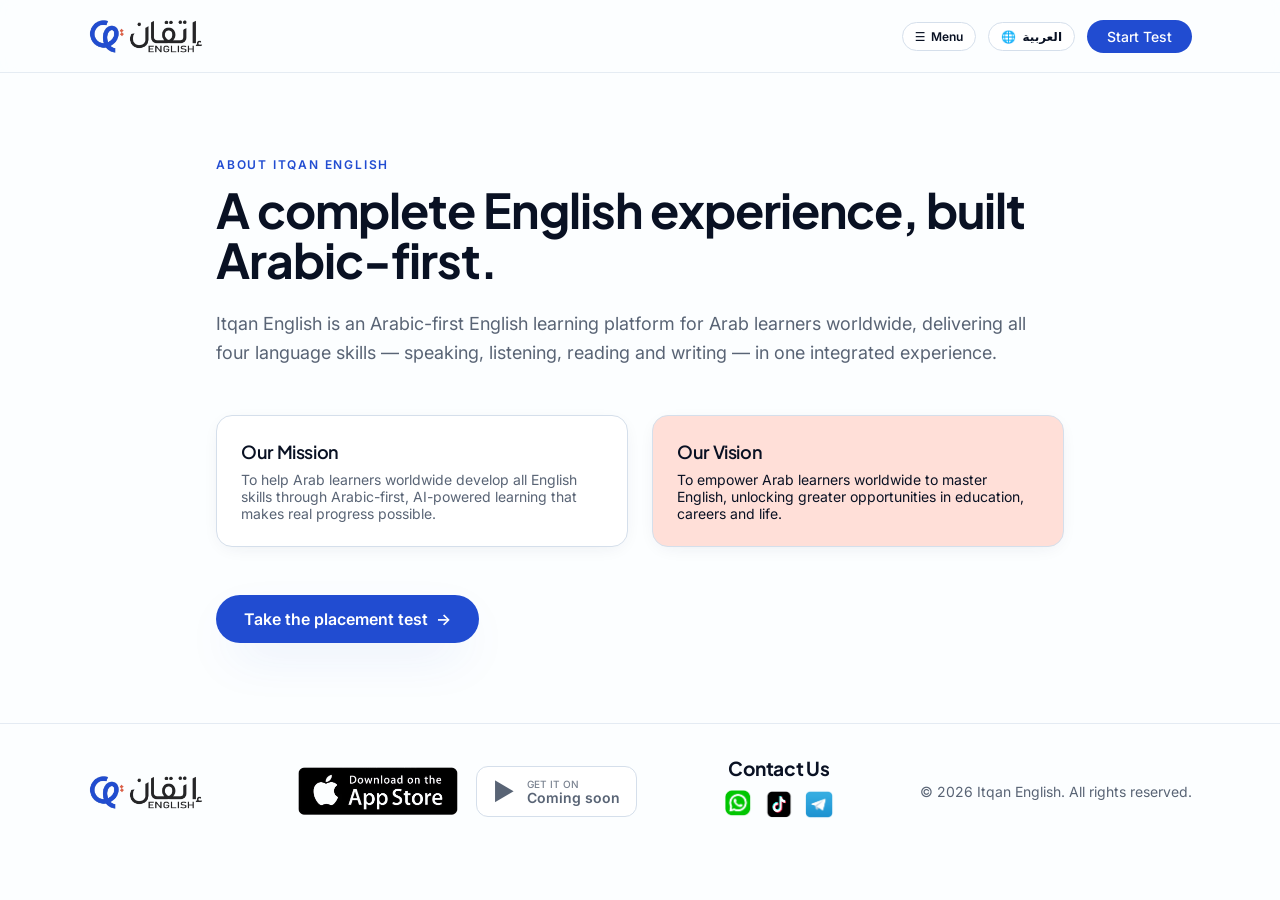
==== itqan-html/about.html @ 3c792fa4 "the first try" ====
<!doctype html><html lang="en"><head>
<meta charset="utf-8"/>
<meta name="viewport" content="width=device-width,initial-scale=1"/>
<title>About — Itqan English</title>
<meta name="description" content="Arabic-first English learning platform for Arab learners worldwide."/>
<link rel="preconnect" href="https://fonts.googleapis.com"/>
<link rel="preconnect" href="https://fonts.gstatic.com" crossorigin/>
<link rel="stylesheet" href="https://fonts.googleapis.com/css2?family=Inter:wght@400;500;600;700&family=Plus+Jakarta+Sans:wght@600;700;800&family=Noto+Kufi+Arabic:wght@400;500;600;700;800&display=swap"/>
<link rel="stylesheet" href="styles.css"/>
</head><body>
<header class="header">
  <div class="header-inner">

    <a href="../index.html" class="logo">
      <img src="../images/logo.png" alt="Logo" style="height:40px">
    </a>

    <nav class="nav">
      <div class="menu-wrap">
        <button id="menu-trigger" class="pill" aria-haspopup="true">
          ☰ <span data-i18n="nav.menu"></span>
        </button>

        <div id="menu-panel" class="menu-panel">
          <a href="../index.html" data-i18n="nav.home"></a>
          <a href="courses.html" data-i18n="nav.courses"></a>
          <a href="about.html" data-i18n="nav.about"></a>
        </div>
      </div>

      <button class="pill" onclick="setLang(getLang()==='en'?'ar':'en')">
        🌐 <span data-i18n="lang.toggle"></span>
      </button>

      <a href="test.html" class="cta" data-i18n="nav.start"></a>
    </nav>

  </div>
</header>
<main class="container-narrow" style="padding-top:5rem;padding-bottom:5rem">
  <span class="text-xs font-semibold text-primary" style="text-transform:uppercase;letter-spacing:.15em" data-i18n="about.kicker"></span>
  <h1 class="h1 mt-3" style="font-size:3rem" data-i18n="about.title"></h1>
  <p class="lead" style="max-width:none" data-i18n="about.intro"></p>
  <div class="grid grid-2 mt-12">
    <div class="card"><h2 class="text-lg font-semibold" data-i18n="about.mission.t"></h2><p class="muted text-sm mt-2" data-i18n="about.mission.d"></p></div>
    <div class="card" style="background:var(--peach)"><h2 class="text-lg font-semibold" data-i18n="about.vision.t"></h2><p class="text-sm mt-2" data-i18n="about.vision.d"></p></div>
  </div>
  <div class="mt-12"><a href="test.html" class="cta cta-lg"><span data-i18n="about.cta"></span> →</a></div>
</main>

<footer class="footer"><div class="footer-inner">
  <div class="logo"><img src="../images/logo.png" alt="Logo" style="height:40px"></div>
  <div class="stores" style="margin-top:0">
  <a href="https://apps.apple.com/sa/app/english-إتقان/id6759668469" target="_blank" rel="noopener">
  <img src="../images/appleIcon.png" alt="Download on the App Store" style="height:50px">
</a>
  <div class="store store-disabled" aria-disabled="true">
    <span style="font-size:1.5rem">▶</span>
    <span class="store-lines"><span class="store-top" data-i18n="store.google.top"></span><span class="store-bot" data-i18n="store.google.soon"></span></span>
  </div>
</div>

<div class="box">
    <h3 style="font-size: 1.2rem; margin:0; padding:0; margin-left:5px;" data-i18n="footer.contact">
    Contact Us
</h3>

    <div style="display:flex; align-items:center; gap:10px; margin:0.5rem 0;">
        <a href="https://wa.me/966508538283" target="_blank">
            <img src="../images/WhatsAppIcon.png" style="width:31px; height:31px;">
        </a>

        <a href="https://www.tiktok.com/@itqanenglish" target="_blank">
            <img src="../images/TikTokIcon.png" style="width:30px; height:30px;">
        </a>

        <a href="https://t.me/Itqanenglish_sa" target="_blank">
            <img src="../images/TelegramIcon.png" style="width:30px; height:30px;">
        </a>
    </div>
</div>

  <p>© <span id="year"></span> Itqan English. <span data-i18n="footer.rights"></span></p>
</div></footer>
<script>document.getElementById('year').textContent=new Date().getFullYear();</script>
<script src="app.js"></script></body></html>
---- itqan-html/styles.css ----
:root{
  --radius:.625rem;
  --background:oklch(.995 .003 250);
  --foreground:oklch(.18 .04 265);
  --card:#fff;
  --card-foreground:oklch(.18 .04 265);
  --primary:oklch(.48 .21 265);
  --primary-foreground:#fff;
  --primary-soft:oklch(.74 .12 265);
  --secondary:oklch(.96 .02 250);
  --secondary-foreground:oklch(.22 .05 265);
  --muted-foreground:oklch(.5 .03 260);
  --coral:oklch(.66 .17 30);
  --peach:oklch(.93 .04 30);
  --border:oklch(.9 .02 255);
  --gradient-hero:linear-gradient(135deg,oklch(.48 .21 265) 0%,oklch(.6 .18 265) 50%,oklch(.74 .16 65) 100%);
  --gradient-soft:linear-gradient(180deg,oklch(.99 .005 250) 0%,oklch(.96 .03 265) 100%);
  --shadow-elegant:0 20px 50px -20px oklch(.48 .21 265 / .35);
  --shadow-card:0 4px 20px -8px oklch(.3 .05 265 / .12);
}
*{box-sizing:border-box;margin:0;padding:0;border:0 solid var(--border)}
html,body{background:var(--background);color:var(--foreground);font-family:'Inter',system-ui,-apple-system,sans-serif;-webkit-font-smoothing:antialiased;min-height:100%}
html[lang="ar"] body{font-family:'Noto Kufi Arabic','Inter',sans-serif}
h1,h2,h3,h4{font-family:'Plus Jakarta Sans','Inter',sans-serif;letter-spacing:-.02em;font-weight:700;color:var(--foreground)}
html[lang="ar"] h1,html[lang="ar"] h2,html[lang="ar"] h3,html[lang="ar"] h4{font-family:'Noto Kufi Arabic','Plus Jakarta Sans',sans-serif;letter-spacing:0}
a{color:inherit;text-decoration:none}
button{cursor:pointer;font:inherit;background:none;color:inherit}
img{max-width:100%;display:block}
ul{list-style:none}
.container{max-width:72rem;margin:0 auto;padding:0 1.5rem}
.container-narrow{max-width:56rem;margin:0 auto;padding:0 1.5rem}
.container-tight{max-width:48rem;margin:0 auto;padding:0 1.5rem}

/* Header */
.header{position:sticky;top:0;z-index:40;border-bottom:1px solid color-mix(in oklch,var(--border) 60%,transparent);background:color-mix(in oklch,var(--background) 80%,transparent);backdrop-filter:blur(8px)}
.header-inner{display:flex;align-items:center;justify-content:space-between;padding:1rem 1.5rem;max-width:72rem;margin:0 auto}
.logo{display:flex;align-items:center;gap:.75rem;font-weight:800;font-size:1.15rem;color:var(--foreground)}
.logo-mark{width:36px;height:36px;border-radius:10px;background:var(--gradient-hero);display:grid;place-items:center;color:#fff;font-weight:800;font-family:'Plus Jakarta Sans',sans-serif}
.nav{display:flex;align-items:center;gap:.75rem;font-size:.875rem;font-weight:500;color:var(--muted-foreground);position:relative}
.pill{display:inline-flex;align-items:center;gap:.375rem;border:1px solid var(--border);background:var(--card);padding:.375rem .75rem;border-radius:9999px;font-size:.75rem;font-weight:600;color:var(--foreground);transition:background .15s}
.pill:hover{background:var(--secondary)}
.cta{background:var(--primary);color:var(--primary-foreground);padding:.5rem 1.25rem;border-radius:9999px;box-shadow:var(--shadow-elegant);transition:transform .15s;display:inline-block}
.cta:hover{transform:scale(1.02)}
.cta-lg{padding:.875rem 1.75rem;font-weight:600;font-size:1rem;display:inline-flex;align-items:center;gap:.5rem}
.menu-wrap{position:relative}
.menu-panel{position:absolute;top:calc(100% + .5rem);inset-inline-end:0;min-width:10rem;background:var(--card);border:1px solid var(--border);border-radius:.75rem;box-shadow:var(--shadow-card);padding:.375rem;display:none;z-index:50}
.menu-panel.open{display:block}
.menu-panel a{display:block;padding:.5rem .75rem;border-radius:.5rem;font-size:.875rem;color:var(--foreground)}
.menu-panel a:hover{background:var(--secondary)}

/* Generic */
.badge{display:inline-flex;align-items:center;gap:.5rem;border:1px solid var(--border);background:var(--card);padding:.25rem .75rem;border-radius:9999px;font-size:.75rem;font-weight:500;color:var(--muted-foreground)}
.muted{color:var(--muted-foreground)}
.card{border:1px solid var(--border);background:var(--card);border-radius:1rem;padding:1.5rem;box-shadow:var(--shadow-card)}
.card-lg{border-radius:1.5rem;padding:2rem}
.grid{display:grid;gap:1.5rem}
.grid-3{grid-template-columns:repeat(3,minmax(0,1fr))}
.grid-2{grid-template-columns:repeat(2,minmax(0,1fr))}
.grid-6{grid-template-columns:repeat(6,minmax(0,1fr))}
@media (max-width:768px){.grid-3,.grid-2,.grid-6{grid-template-columns:1fr}.hero-grid{grid-template-columns:1fr !important}.grid-6-sm{grid-template-columns:repeat(3,1fr) !important}}

/* Hero */
.hero{position:relative;overflow:hidden}
.hero-bg{position:absolute;inset:0;z-index:-1;background:var(--gradient-soft)}
.hero-blob{position:absolute;top:-8rem;inset-inline-end:-8rem;width:24rem;height:24rem;border-radius:9999px;opacity:.3;filter:blur(60px);background:var(--gradient-hero);z-index:-1}
.hero-grid{display:grid;grid-template-columns:1fr 1fr;gap:3rem;align-items:center;padding:6rem 1.5rem;max-width:72rem;margin:0 auto}
.h1{font-size:3rem;line-height:1.05;font-weight:700}
@media(min-width:768px){.h1{font-size:3.75rem}}
.h1-grad{display:block;background:var(--gradient-hero);-webkit-background-clip:text;background-clip:text;color:transparent}
.lead{margin-top:1.5rem;max-width:32rem;font-size:1.125rem;color:var(--muted-foreground);line-height:1.6}

/* CEFR / features */
.feature-icon{width:44px;height:44px;border-radius:.75rem;background:color-mix(in oklch,var(--primary) 10%,transparent);display:grid;place-items:center;color:var(--primary)}
.section{max-width:72rem;margin:0 auto;padding:5rem 1.5rem}
.h2{font-size:1.875rem;font-weight:700}
@media(min-width:768px){.h2{font-size:2.25rem}}

/* Store badges */
.stores{display:flex;flex-wrap:wrap;align-items:center;gap:.75rem;margin-top:1.5rem}
.store{display:inline-flex;align-items:center;gap:.75rem;background:var(--foreground);color:var(--background);padding:.625rem 1rem;border-radius:.75rem;box-shadow:var(--shadow-elegant);transition:transform .15s}
.store:hover{transform:scale(1.03)}
.store-disabled{background:var(--card);color:var(--muted-foreground);border:1px solid var(--border);box-shadow:none}
.store-lines{display:flex;flex-direction:column;line-height:1.1}
.store-top{font-size:.625rem;opacity:.8;font-weight:500}
.store-bot{font-size:.875rem;font-weight:600}

/* Footer */
.footer{border-top:1px solid color-mix(in oklch,var(--border) 60%,transparent);background:var(--background)}
.footer-inner{max-width:72rem;margin:0 auto;padding:2rem 1.5rem;display:flex;flex-direction:column;gap:1rem;align-items:center;justify-content:space-between;font-size:.875rem;color:var(--muted-foreground)}
@media(min-width:640px){.footer-inner{flex-direction:row}}

/* Demo card */
.demo-progress{height:.5rem;width:100%;overflow:hidden;border-radius:9999px;background:var(--secondary);margin-top:1.5rem}
.demo-bar{height:100%;width:12%;border-radius:9999px;background:var(--gradient-hero)}
.opt{border:1px solid var(--border);padding:.75rem 1rem;border-radius:.75rem;font-size:.875rem;color:var(--muted-foreground)}
.opt-active{border-color:var(--primary);background:color-mix(in oklch,var(--primary) 5%,transparent);color:var(--foreground)}

/* Test */
.timer{display:inline-flex;align-items:center;gap:.375rem;background:var(--secondary);padding:.25rem .75rem;border-radius:9999px;font-weight:500;color:var(--secondary-foreground);font-size:.875rem}
.q-bar{height:.5rem;width:100%;overflow:hidden;border-radius:9999px;background:var(--secondary);margin:.5rem 0 2rem}
.q-bar-fill{height:100%;border-radius:9999px;background:var(--gradient-hero);transition:width .3s}
.q-context{margin-bottom:1.25rem;border-left:4px solid var(--primary);background:color-mix(in oklch,var(--secondary) 60%,transparent);padding:1rem;border-radius:.75rem;font-size:.875rem;line-height:1.6}
html[dir="rtl"] .q-context{border-left:0;border-right:4px solid var(--primary)}
.choice{display:flex;width:100%;align-items:center;gap:1rem;border:1px solid var(--border);background:var(--card);padding:1rem 1.25rem;border-radius:1rem;text-align:start;transition:all .15s}
.choice:hover{border-color:color-mix(in oklch,var(--primary) 40%,var(--border))}
.choice.sel{border-color:var(--primary);background:color-mix(in oklch,var(--primary) 5%,transparent);box-shadow:var(--shadow-card)}
.choice-letter{flex-shrink:0;width:28px;height:28px;border-radius:9999px;border:1px solid var(--border);display:grid;place-items:center;font-size:.75rem;font-weight:600;color:var(--muted-foreground)}
.choice.sel .choice-letter{border-color:var(--primary);background:var(--primary);color:#fff}
.nav-btns{margin-top:1.5rem;display:flex;align-items:center;justify-content:space-between}
.btn-secondary{display:inline-flex;align-items:center;gap:.5rem;border:1px solid var(--border);background:var(--card);padding:.625rem 1.25rem;border-radius:9999px;font-size:.875rem;font-weight:500;color:var(--foreground)}
.btn-secondary:hover{background:var(--secondary)}
.btn-secondary:disabled{opacity:.4;cursor:not-allowed}
.btn-primary{display:inline-flex;align-items:center;gap:.5rem;background:var(--primary);color:var(--primary-foreground);padding:.625rem 1.5rem;border-radius:9999px;font-size:.875rem;font-weight:600;box-shadow:var(--shadow-elegant)}
.btn-primary:disabled{opacity:.5;cursor:not-allowed}

/* Results */
.result-hero{padding:3rem 2rem;text-align:center;color:#fff;background:var(--gradient-hero)}
.result-num{font-size:4.5rem;font-weight:700;margin-top:.5rem}
.stat-row{display:grid;gap:1.5rem;background:var(--card);padding:2rem}
@media(min-width:768px){.stat-row{grid-template-columns:repeat(3,1fr)}}
.stat-label{font-size:.75rem;font-weight:500;text-transform:uppercase;letter-spacing:.1em;color:var(--muted-foreground)}
.stat-value{margin-top:.25rem;font-size:1.5rem;font-weight:700}
.bar-track{height:.625rem;width:100%;overflow:hidden;border-radius:9999px;background:var(--secondary)}
.bar-fill{height:100%;border-radius:9999px;transition:width .3s}

/* Courses */
.lvl-pill{display:inline-block;background:var(--primary);color:#fff;padding:.25rem .625rem;border-radius:9999px;font-size:.75rem;font-weight:700}
.lvl-pill-sm{background:var(--secondary);color:var(--secondary-foreground);padding:.125rem .5rem;font-size:.625rem}
.filter-btn{border:1px solid var(--border);background:var(--card);padding:.375rem 1rem;border-radius:9999px;font-size:.75rem;font-weight:600;color:var(--muted-foreground)}
.filter-btn:hover{background:var(--secondary)}
.filter-btn.active{border-color:var(--primary);background:var(--primary);color:#fff}

/* Utility */
.flex{display:flex}
.items-center{align-items:center}
.justify-between{justify-content:space-between}
.justify-center{justify-content:center}
.gap-2{gap:.5rem}.gap-3{gap:.75rem}.gap-4{gap:1rem}.gap-6{gap:1.5rem}
.mt-2{margin-top:.5rem}.mt-3{margin-top:.75rem}.mt-4{margin-top:1rem}.mt-5{margin-top:1.25rem}.mt-6{margin-top:1.5rem}.mt-8{margin-top:2rem}.mt-10{margin-top:2.5rem}.mt-12{margin-top:3rem}.mt-16{margin-top:4rem}
.mb-4{margin-bottom:1rem}.mb-6{margin-bottom:1.5rem}.mb-8{margin-bottom:2rem}.mb-12{margin-bottom:3rem}
.text-center{text-align:center}
.text-sm{font-size:.875rem}.text-xs{font-size:.75rem}.text-lg{font-size:1.125rem}.text-xl{font-size:1.25rem}.text-2xl{font-size:1.5rem}
.font-bold{font-weight:700}.font-semibold{font-weight:600}.font-medium{font-weight:500}
.text-primary{color:var(--primary)}
.w-full{width:100%}
.hidden{display:none}

.skill-block {
  margin-top: 4rem;
}

.skill-title {
  font-size: 2rem;
  font-weight: 700;
  margin-bottom: 1rem;
}

.skill-filters {
  display: flex;
  gap: .75rem;
  margin-bottom: 1.5rem;
  align-items: center;
}

.skill-grid {
  display: grid;
  grid-template-columns: repeat(auto-fill,minmax(280px,1fr));
  gap: 1.5rem;
}

.filter-btn {
  background: #fff;
  border: 1px solid var(--border);
  padding: .5rem;
  border-radius: .5rem;
  cursor: pointer;
}

.level-icon {
  height: 28px;
}

.filter-btn.active-filter {
  background: rgba(0, 102, 255, 0.15); /* أزرق شفاف */
  border-color: #0066ff;
  border-width: 2px;
}

.skill-main-icon {
  height: 32px;
  margin-inline-end: .5rem;
  vertical-align: middle;
}

.course-skill-icon {
  height: 32px;
  width: 32px;
  object-fit: contain;
  display: block;
}

.footer .box-container .box h3{
    color: #333;
    font-size: 2.5rem;
    padding: 1rem 0;
}

.footer .box-container .box a{
    display: block;color: #666;
    font-size: 1.5rem;
    padding: 1rem 0;
}

.second-row {
  display: none;
}

.skill-grid.expanded .second-row {
  display: flex;
}

.view-toggle {
  display: inline-flex;
  align-items: center;
  gap: .4rem;
  font-weight: 600;
  color: var(--primary);
  background: none;
  border: none;
  cursor: pointer;
  margin-top: 1rem;
  font-size: .9rem;
  transition: color .2s;
}

.view-toggle:hover {
  color: color-mix(in oklch, var(--primary) 60%, black);
}

.view-toggle .arrow {
  font-size: 1rem;
  transition: transform .3s;
}

/* English layout */
html[lang="en"] .skill-grid {
  max-height: 220px; /* الارتفاع المناسب للإنجليزي */
  overflow: hidden;
  transition: max-height .4s ease;
}

/* Arabic layout */
html[lang="ar"] .skill-grid {
  max-height: 260px; /* ارفعيه شوي لأن العربي أطول */
  overflow: hidden;
  transition: max-height .4s ease;
}

/* السطر الثاني مخفي فعليًا داخل الحجم */
.second-row {
  opacity: 0;
  pointer-events: none;
  transform: translateY(-10px);
  transition: opacity 0.4s ease, transform 0.4s ease;
}

.skill-grid.expanded {
  max-height: 5000px !important;
}

.skill-grid.expanded .second-row {
  opacity: 1;
  pointer-events: auto;
  transform: translateY(0);
}

/* السؤال فقط */
html[dir="rtl"] .card h2{
    direction:ltr !important;
    text-align:left !important;
}

/* الخيارات فقط */
html[dir="rtl"] .choice,
html[dir="rtl"] .choice span{
    direction:ltr !important;
    text-align:left !important;
}

/* نصوص القراءة فقط */
html[dir="rtl"] .q-context{
    direction:ltr !important;
    text-align:left !important;
}

html[dir="rtl"] .hero .text-xl.font-semibold,
html[dir="rtl"] .hero .opt{
    direction:ltr !important;
    text-align:left !important;
}

.audio-btn {
  display: block;
  margin: 0 auto 10px auto; /* وسط + مسافة تحت */
}

/* إعادة النص لوضعه الطبيعي بدون التأثير على مسافاته */
.q-prompt-text {
  line-height: 1.4; 
  margin-top: 0;
}

/* التحكم في السماعة وحدها (مكانها والهوامش الخاصة بها) */
.audio-btn {
  background: transparent;
  border: none;
  padding: 0;
  margin: -30px 0 -30px 0;
}

/* الأسئلة */
.q-prompt-text{
    text-align:left !important;
    direction:ltr !important;
}

/* الخيارات */
.choice{
    text-align:left !important;
    direction:ltr !important;
}

/* نص الخيار */
.choice span{
    text-align:left !important;
}

/* نصوص القراءة */
.q-context{
    text-align:left !important;
    direction:ltr !important;
}

.audio-timer{
  min-width:45px;
  font-weight:600;
  color:#3B82F6;
  font-size:16px;
}
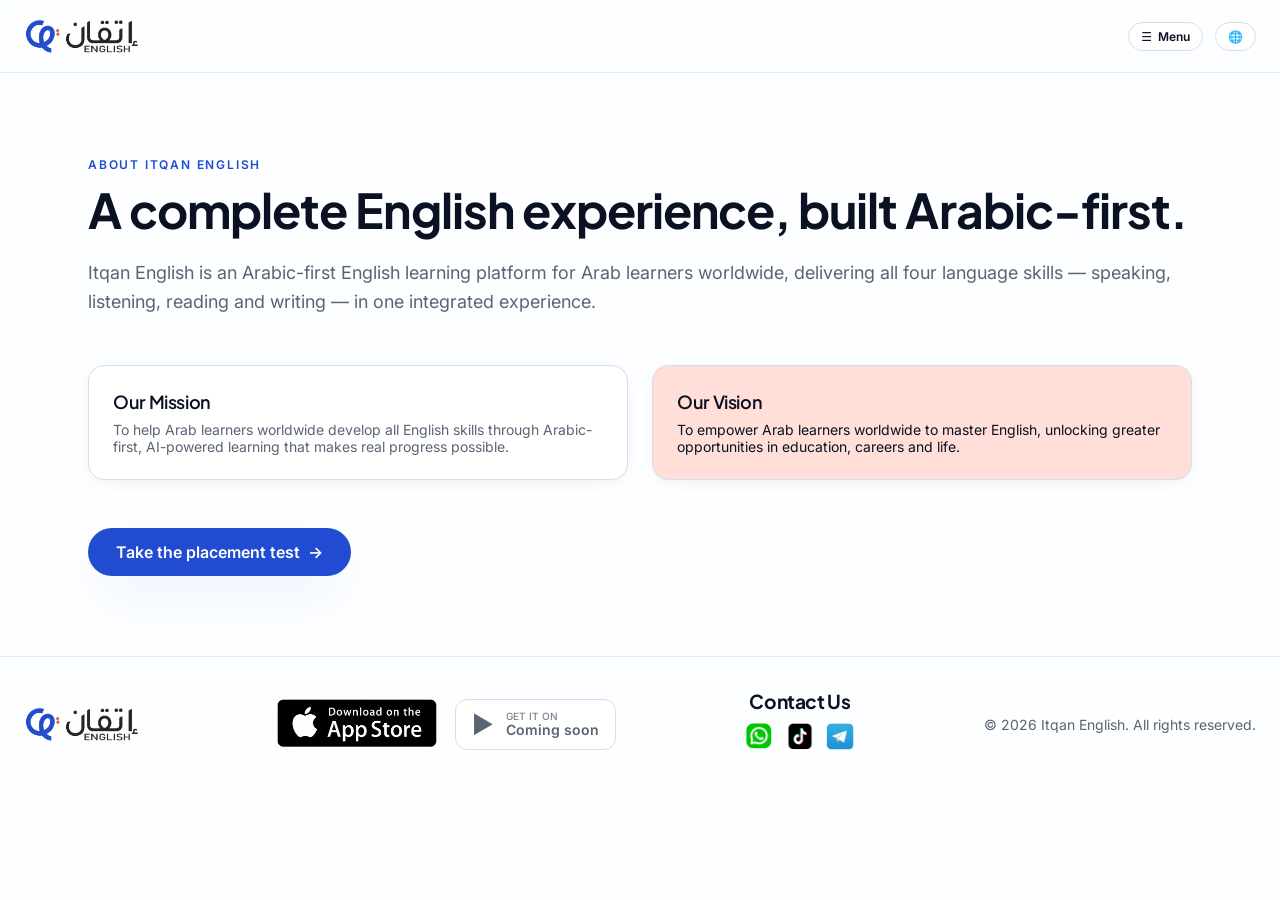
==== commit ed3d5acc: "Update language toggle button to hide span Hide the language toggle span element by default." ====
--- a/itqan-html/about.html
+++ b/itqan-html/about.html
@@ -28,11 +28,11 @@
         </div>
       </div>
 
-      <button class="pill" onclick="setLang(getLang()==='en'?'ar':'en')">
-        🌐 <span data-i18n="lang.toggle"></span>
+            <button class="pill" onclick="setLang(getLang()==='en'?'ar':'en')">
+        🌐 <span data-i18n="lang.toggle" style="display:none;"></span>
       </button>
 
-      <a href="test.html" class="cta" data-i18n="nav.start"></a>
+      
     </nav>
 
   </div>
@@ -83,4 +83,4 @@
   <p>© <span id="year"></span> Itqan English. <span data-i18n="footer.rights"></span></p>
 </div></footer>
 <script>document.getElementById('year').textContent=new Date().getFullYear();</script>
-<script src="app.js"></script></body></html>+<script src="app.js"></script></body></html>
--- a/itqan-html/styles.css
+++ b/itqan-html/styles.css
@@ -346,4 +346,252 @@
   font-weight:600;
   color:#3B82F6;
   font-size:16px;
-}+}
+
+/* منع الاهتزاز نهائياً */
+html, body {
+  overflow-x: hidden !important;
+}
+
+/* إصلاح تمدد العناصر */
+* {
+  max-width: 100% !important;
+  box-sizing: border-box;
+}
+
+/* إصلاح الحاويات */
+.container,
+.container-narrow,
+.container-tight {
+  padding-left: 1rem !important;
+  padding-right: 1rem !important;
+}
+
+/* إصلاح الهيرو */
+.hero-grid {
+  grid-template-columns: 1fr !important;
+  padding: 2rem 1rem !important;
+}
+
+/* إصلاح الكروت */
+.card,
+.card-lg {
+  width: 100% !important;
+  max-width: 100% !important;
+}
+
+/* إصلاح الشبكات */
+.grid-3,
+.grid-2 {
+  grid-template-columns: 1fr !important;
+}
+
+/* إصلاح skill-grid */
+.skill-grid {
+  grid-template-columns: 1fr !important;
+}
+
+@media (max-width: 480px) {
+  .h1 {
+    font-size: 2rem !important;
+    line-height: 1.2 !important;
+  }
+
+  h2, .text-xl {
+    font-size: 1.25rem !important;
+  }
+
+  .lead {
+    font-size: 1rem !important;
+  }
+}
+
+@media (max-width: 480px) {
+  .header-inner {
+    flex-wrap: wrap;
+    gap: .75rem;
+  }
+
+  .nav {
+    flex-wrap: wrap;
+    justify-content: center;
+    width: 100%;
+  }
+}
+
+@media (max-width: 480px) {
+  .skill-title {
+    font-size: 1.5rem !important;
+  }
+
+  .skill-grid {
+    grid-template-columns: 1fr !important;
+    gap: 1rem !important;
+  }
+}
+
+@media (max-width: 480px) {
+  .stat-row {
+    grid-template-columns: 1fr !important;
+  }
+
+  .grid-3 {
+    grid-template-columns: 1fr !important;
+  }
+}
+
+/* منع الاهتزاز نهائياً */
+html, body {
+  overflow-x: hidden !important;
+}
+
+/* إصلاح تمدد العناصر */
+* {
+  max-width: 100% !important;
+  box-sizing: border-box;
+}
+
+/* إصلاح الحاويات */
+.container,
+.container-narrow,
+.container-tight {
+  padding-left: 1rem !important;
+  padding-right: 1rem !important;
+}
+
+/* إصلاح الهيرو */
+.hero-grid {
+  grid-template-columns: 1fr !important;
+  padding: 2rem 1rem !important;
+}
+
+/* إصلاح الكروت */
+.card,
+.card-lg {
+  width: 100% !important;
+  max-width: 100% !important;
+}
+
+/* إصلاح الشبكات */
+.grid-3,
+.grid-2 {
+  grid-template-columns: 1fr !important;
+}
+
+/* إصلاح skill-grid */
+.skill-grid {
+  grid-template-columns: 1fr !important;
+}
+
+@media (max-width: 480px) {
+  .h1 {
+    font-size: 2rem !important;
+    line-height: 1.2 !important;
+  }
+
+  h2, .text-xl {
+    font-size: 1.25rem !important;
+  }
+
+  .lead {
+    font-size: 1rem !important;
+  }
+}
+
+@media (max-width: 480px) {
+  .header-inner {
+    flex-wrap: wrap;
+    gap: .75rem;
+  }
+
+  .nav {
+    flex-wrap: wrap;
+    justify-content: center;
+    width: 100%;
+  }
+}
+
+@media (max-width: 480px) {
+  .skill-title {
+    font-size: 1.5rem !important;
+  }
+
+  .skill-grid {
+    grid-template-columns: 1fr !important;
+    gap: 1rem !important;
+  }
+}
+
+@media (max-width: 480px) {
+  .stat-row {
+    grid-template-columns: 1fr !important;
+  }
+
+  .grid-3 {
+    grid-template-columns: 1fr !important;
+  }
+}
+
+/* ================================
+   إصلاح اللابتوب النهائي
+   ================================ */
+@media (min-width: 1024px) {
+
+  /* رجوع الحاويات */
+  .container,
+  .container-narrow,
+  .container-tight {
+    max-width: 72rem !important;
+    padding-left: 1.5rem !important;
+    padding-right: 1.5rem !important;
+    overflow: visible !important;
+  }
+
+  /* رجوع الهيرو */
+  .hero-grid {
+    grid-template-columns: 1fr 1fr !important;
+    padding: 6rem 1.5rem !important;
+  }
+
+  /* رجوع الشبكات */
+  .grid-3 {
+    grid-template-columns: repeat(3, 1fr) !important;
+  }
+
+  .grid-2 {
+    grid-template-columns: repeat(2, 1fr) !important;
+  }
+
+  /* رجوع skill-grid */
+  .skill-grid {
+    grid-template-columns: repeat(auto-fill, minmax(280px, 1fr)) !important;
+    max-height: none !important;
+  }
+
+  /* رجوع الكروت */
+  .card,
+  .card-lg {
+    width: auto !important;
+    max-width: 100% !important;
+  }
+
+  /* رجوع الهيدر */
+  .header-inner {
+    flex-wrap: nowrap !important;
+  }
+
+  .nav {
+    flex-wrap: nowrap !important;
+    justify-content: flex-end !important;
+  }
+
+  /* إلغاء max-width للجوال */
+  * {
+    max-width: none !important;
+  }
+
+  /* إلغاء overflow hidden للجوال */
+  html, body {
+    overflow-x: visible !important;
+  }
+}
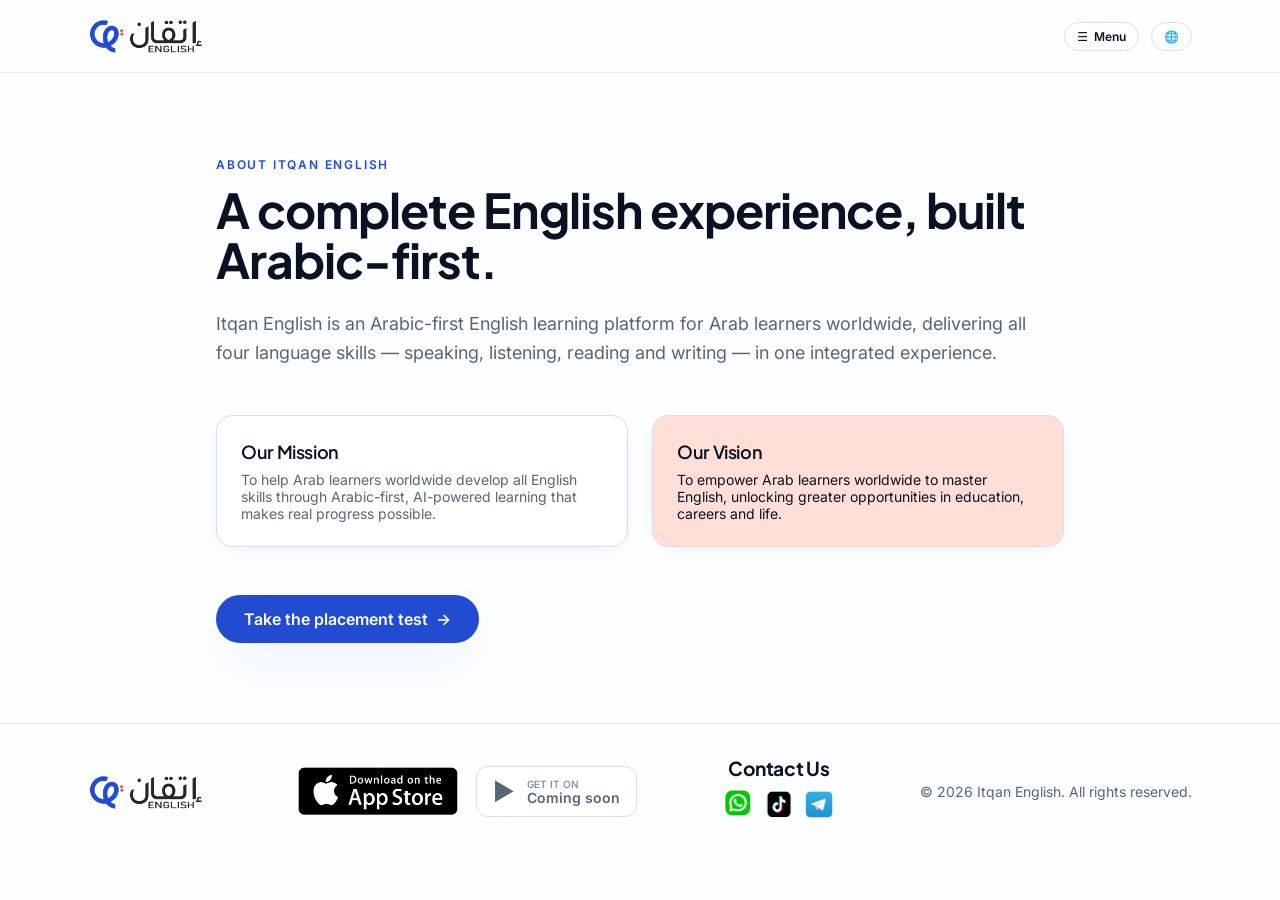
==== commit 7121530d: "Add Noto Sans Symbols 2 font stylesheet" ====
--- a/itqan-html/about.html
+++ b/itqan-html/about.html
@@ -7,6 +7,7 @@
 <link rel="preconnect" href="https://fonts.gstatic.com" crossorigin/>
 <link rel="stylesheet" href="https://fonts.googleapis.com/css2?family=Inter:wght@400;500;600;700&family=Plus+Jakarta+Sans:wght@600;700;800&family=Noto+Kufi+Arabic:wght@400;500;600;700;800&display=swap"/>
 <link rel="stylesheet" href="styles.css"/>
+<link href="https://fonts.googleapis.com/css2?family=Noto+Sans+Symbols+2&display=swap" rel="stylesheet"/>
 </head><body>
 <header class="header">
   <div class="header-inner">
--- a/itqan-html/styles.css
+++ b/itqan-html/styles.css
@@ -162,11 +162,6 @@
   align-items: center;
 }
 
-.skill-grid {
-  display: grid;
-  grid-template-columns: repeat(auto-fill,minmax(280px,1fr));
-  gap: 1.5rem;
-}
 
 .filter-btn {
   background: #fff;
@@ -211,69 +206,6 @@
     padding: 1rem 0;
 }
 
-.second-row {
-  display: none;
-}
-
-.skill-grid.expanded .second-row {
-  display: flex;
-}
-
-.view-toggle {
-  display: inline-flex;
-  align-items: center;
-  gap: .4rem;
-  font-weight: 600;
-  color: var(--primary);
-  background: none;
-  border: none;
-  cursor: pointer;
-  margin-top: 1rem;
-  font-size: .9rem;
-  transition: color .2s;
-}
-
-.view-toggle:hover {
-  color: color-mix(in oklch, var(--primary) 60%, black);
-}
-
-.view-toggle .arrow {
-  font-size: 1rem;
-  transition: transform .3s;
-}
-
-/* English layout */
-html[lang="en"] .skill-grid {
-  max-height: 220px; /* الارتفاع المناسب للإنجليزي */
-  overflow: hidden;
-  transition: max-height .4s ease;
-}
-
-/* Arabic layout */
-html[lang="ar"] .skill-grid {
-  max-height: 260px; /* ارفعيه شوي لأن العربي أطول */
-  overflow: hidden;
-  transition: max-height .4s ease;
-}
-
-/* السطر الثاني مخفي فعليًا داخل الحجم */
-.second-row {
-  opacity: 0;
-  pointer-events: none;
-  transform: translateY(-10px);
-  transition: opacity 0.4s ease, transform 0.4s ease;
-}
-
-.skill-grid.expanded {
-  max-height: 5000px !important;
-}
-
-.skill-grid.expanded .second-row {
-  opacity: 1;
-  pointer-events: auto;
-  transform: translateY(0);
-}
-
 /* السؤال فقط */
 html[dir="rtl"] .card h2{
     direction:ltr !important;
@@ -297,25 +229,12 @@
 html[dir="rtl"] .hero .opt{
     direction:ltr !important;
     text-align:left !important;
-}
-
-.audio-btn {
-  display: block;
-  margin: 0 auto 10px auto; /* وسط + مسافة تحت */
 }
 
 /* إعادة النص لوضعه الطبيعي بدون التأثير على مسافاته */
 .q-prompt-text {
   line-height: 1.4; 
   margin-top: 0;
-}
-
-/* التحكم في السماعة وحدها (مكانها والهوامش الخاصة بها) */
-.audio-btn {
-  background: transparent;
-  border: none;
-  padding: 0;
-  margin: -30px 0 -30px 0;
 }
 
 /* الأسئلة */
@@ -348,250 +267,177 @@
   font-size:16px;
 }
 
-/* منع الاهتزاز نهائياً */
-html, body {
-  overflow-x: hidden !important;
-}
-
-/* إصلاح تمدد العناصر */
-* {
-  max-width: 100% !important;
-  box-sizing: border-box;
-}
-
-/* إصلاح الحاويات */
-.container,
-.container-narrow,
-.container-tight {
-  padding-left: 1rem !important;
-  padding-right: 1rem !important;
-}
-
-/* إصلاح الهيرو */
-.hero-grid {
-  grid-template-columns: 1fr !important;
-  padding: 2rem 1rem !important;
-}
-
-/* إصلاح الكروت */
-.card,
-.card-lg {
-  width: 100% !important;
-  max-width: 100% !important;
-}
-
-/* إصلاح الشبكات */
-.grid-3,
-.grid-2 {
-  grid-template-columns: 1fr !important;
-}
-
-/* إصلاح skill-grid */
+/* Responsive breakpoints */
+/* Mobile: 0 - 480px */
+@media (max-width: 480px) {
+  .container, .container-narrow, .container-tight {
+    padding: 0 1rem;
+  }
+  .hero-grid {
+    padding: 3rem 1rem;
+    grid-template-columns: 1fr;
+    gap: 1rem;
+  }
+  .h1 { font-size: 2rem; line-height:1.1; }
+  .hero-blob { display: none; }
+  .header-inner { padding: 0.75rem 1rem; }
+}
+
+/* Tablet: 481px - 1023px */
+@media (min-width: 481px) and (max-width: 1023px) {
+
+  .hero-grid {
+    padding: 4rem 1.25rem;
+    grid-template-columns: 1fr 1fr;
+  }
+}
+
+/* Desktop / Laptop: 1024px+ */
+@media (min-width: 1024px) {
+
+  .hero-grid {
+    padding: 6rem 1.5rem;
+  }
+}
+
+/* Responsive-safe course grid: avoids forced wide columns that cause overflow */
 .skill-grid {
-  grid-template-columns: 1fr !important;
-}
-
-@media (max-width: 480px) {
-  .h1 {
-    font-size: 2rem !important;
-    line-height: 1.2 !important;
-  }
-
-  h2, .text-xl {
-    font-size: 1.25rem !important;
-  }
-
-  .lead {
-    font-size: 1rem !important;
-  }
-}
-
-@media (max-width: 480px) {
-  .header-inner {
-    flex-wrap: wrap;
-    gap: .75rem;
-  }
-
-  .nav {
-    flex-wrap: wrap;
-    justify-content: center;
-    width: 100%;
-  }
-}
-
-@media (max-width: 480px) {
-  .skill-title {
-    font-size: 1.5rem !important;
-  }
-
-  .skill-grid {
-    grid-template-columns: 1fr !important;
-    gap: 1rem !important;
-  }
-}
-
-@media (max-width: 480px) {
-  .stat-row {
-    grid-template-columns: 1fr !important;
-  }
-
-  .grid-3 {
-    grid-template-columns: 1fr !important;
-  }
-}
-
-/* منع الاهتزاز نهائياً */
-html, body {
-  overflow-x: hidden !important;
-}
-
-/* إصلاح تمدد العناصر */
-* {
-  max-width: 100% !important;
-  box-sizing: border-box;
-}
-
-/* إصلاح الحاويات */
-.container,
-.container-narrow,
-.container-tight {
-  padding-left: 1rem !important;
-  padding-right: 1rem !important;
-}
-
-/* إصلاح الهيرو */
-.hero-grid {
-  grid-template-columns: 1fr !important;
-  padding: 2rem 1rem !important;
-}
-
-/* إصلاح الكروت */
-.card,
-.card-lg {
-  width: 100% !important;
-  max-width: 100% !important;
-}
-
-/* إصلاح الشبكات */
-.grid-3,
-.grid-2 {
-  grid-template-columns: 1fr !important;
-}
-
-/* إصلاح skill-grid */
-.skill-grid {
-  grid-template-columns: 1fr !important;
-}
-
-@media (max-width: 480px) {
-  .h1 {
-    font-size: 2rem !important;
-    line-height: 1.2 !important;
-  }
-
-  h2, .text-xl {
-    font-size: 1.25rem !important;
-  }
-
-  .lead {
-    font-size: 1rem !important;
-  }
-}
-
-@media (max-width: 480px) {
-  .header-inner {
-    flex-wrap: wrap;
-    gap: .75rem;
-  }
-
-  .nav {
-    flex-wrap: wrap;
-    justify-content: center;
-    width: 100%;
-  }
-}
-
-@media (max-width: 480px) {
-  .skill-title {
-    font-size: 1.5rem !important;
-  }
-
-  .skill-grid {
-    grid-template-columns: 1fr !important;
-    gap: 1rem !important;
-  }
-}
-
-@media (max-width: 480px) {
-  .stat-row {
-    grid-template-columns: 1fr !important;
-  }
-
-  .grid-3 {
-    grid-template-columns: 1fr !important;
-  }
-}
-
-/* ================================
-   إصلاح اللابتوب النهائي
-   ================================ */
-@media (min-width: 1024px) {
-
-  /* رجوع الحاويات */
-  .container,
-  .container-narrow,
-  .container-tight {
-    max-width: 72rem !important;
-    padding-left: 1.5rem !important;
-    padding-right: 1.5rem !important;
-    overflow: visible !important;
-  }
-
-  /* رجوع الهيرو */
-  .hero-grid {
-    grid-template-columns: 1fr 1fr !important;
-    padding: 6rem 1.5rem !important;
-  }
-
-  /* رجوع الشبكات */
-  .grid-3 {
-    grid-template-columns: repeat(3, 1fr) !important;
-  }
-
-  .grid-2 {
-    grid-template-columns: repeat(2, 1fr) !important;
-  }
-
-  /* رجوع skill-grid */
-  .skill-grid {
-    grid-template-columns: repeat(auto-fill, minmax(280px, 1fr)) !important;
-    max-height: none !important;
-  }
-
-  /* رجوع الكروت */
-  .card,
-  .card-lg {
-    width: auto !important;
-    max-width: 100% !important;
-  }
-
-  /* رجوع الهيدر */
-  .header-inner {
-    flex-wrap: nowrap !important;
-  }
-
-  .nav {
-    flex-wrap: nowrap !important;
-    justify-content: flex-end !important;
-  }
-
-  /* إلغاء max-width للجوال */
-  * {
-    max-width: none !important;
-  }
-
-  /* إلغاء overflow hidden للجوال */
-  html, body {
-    overflow-x: visible !important;
-  }
-}
+  display: grid;
+  gap: 1rem;
+  grid-template-columns: repeat(auto-fit, minmax(200px, 1fr));
+}
+
+/* Second-row remains hidden by default; JS toggles .expanded to reveal it */
+.second-row {
+  display: none;
+}
+.skill-grid.expanded .second-row {
+  display: flex;
+  gap: 1rem;
+}
+
+/* Audio button: stable margins without negative offsets */
+.audio-btn {
+  display: block;
+  margin: 0 auto 10px;
+  background: transparent;
+  border: none;
+  padding: 0;
+}
+
+/* Center stores inside the hero specifically (fixes App Store + Coming Soon left shift on mobile) */
+.hero .stores {
+  justify-content: center;
+  width: 100%;
+  max-width: 100%;
+}
+
+/* Responsive breakpoints */
+/* Mobile (<=480px) */
+@media (max-width:480px) {
+  .container, .container-narrow, .container-tight { padding: 0 1rem; }
+  .hero-grid { padding: 3rem 1rem; grid-template-columns: 1fr; gap: 1rem; }
+  .skill-grid { grid-template-columns: 1fr; gap: 0.75rem; }
+  .h1 { font-size: 2rem; line-height:1.1; }
+  .hero-blob { display:none; }
+  .header-inner { padding: 0.75rem 1rem; }
+}
+
+/* Tablet (481px–1023px) */
+@media (min-width:481px) and (max-width:1023px) {
+  .skill-grid { grid-template-columns: repeat(2, 1fr); gap: 1rem; }
+  .hero-grid { padding: 4rem 1.25rem; grid-template-columns: 1fr 1fr; }
+}
+
+/* Desktop (>=1024px) */
+@media (min-width:1024px) {
+  .skill-grid { grid-template-columns: repeat(auto-fill, minmax(280px, 1fr)); gap: 1.5rem; }
+  .hero-grid { padding: 6rem 1.5rem; }
+}
+
+html[dir="rtl"] .nav-btns {
+  direction: ltr;
+}
+html[dir="rtl"] .nav-btns > button {
+  direction: rtl;
+}
+
+html[lang="ar"] .results-buttons {
+  flex-direction: row-reverse;
+}
+
+.modal-backdrop {
+  position: fixed;
+  inset: 0;
+  display: none;
+  align-items: center;
+  justify-content: center;
+  padding: 1.5rem;
+  background: rgba(0, 0, 0, 0.6);
+  z-index: 80;
+}
+.modal-backdrop.active,
+.modal-backdrop:not(.hidden) {
+  display: flex;
+}
+.modal-overlay {
+  position: absolute;
+  inset: 0;
+  background: rgba(0, 0, 0, 0.5);
+}
+.modal-panel {
+  position: relative;
+  width: min(100%, 42rem);
+  max-height: 90vh;
+  background: var(--card);
+  border-radius: 1.25rem;
+  box-shadow: var(--shadow-card);
+  overflow: hidden;
+}
+.modal-body {
+  padding: 2rem;
+  overflow: auto;
+  max-height: calc(90vh - 2rem);
+}
+.modal-body h2,
+.modal-body h3 {
+  margin: 0 0 1rem;
+}
+.modal-body p {
+  margin: 0 0 1rem;
+  line-height: 1.8;
+}
+.modal-list {
+  display: grid;
+  gap: 0.75rem;
+  margin-bottom: 1rem;
+}
+.modal-actions {
+  display: flex;
+  justify-content: space-between;
+  gap: 1rem;
+  flex-wrap: wrap;
+}
+.modal-close-btn {
+  display: inline-flex;
+  align-items: center;
+  justify-content: center;
+  padding: 0.75rem 1.25rem;
+  border: 1px solid var(--border);
+  background: var(--card);
+  color: var(--foreground);
+  border-radius: 9999px;
+}
+.modal-primary-btn {
+  display: inline-flex;
+  align-items: center;
+  justify-content: center;
+  padding: 0.75rem 1.5rem;
+  background: var(--primary);
+  color: var(--primary-foreground);
+  border-radius: 9999px;
+}
+html[lang="ar"] .modal-body {
+  direction: rtl;
+  text-align: right;
+}
